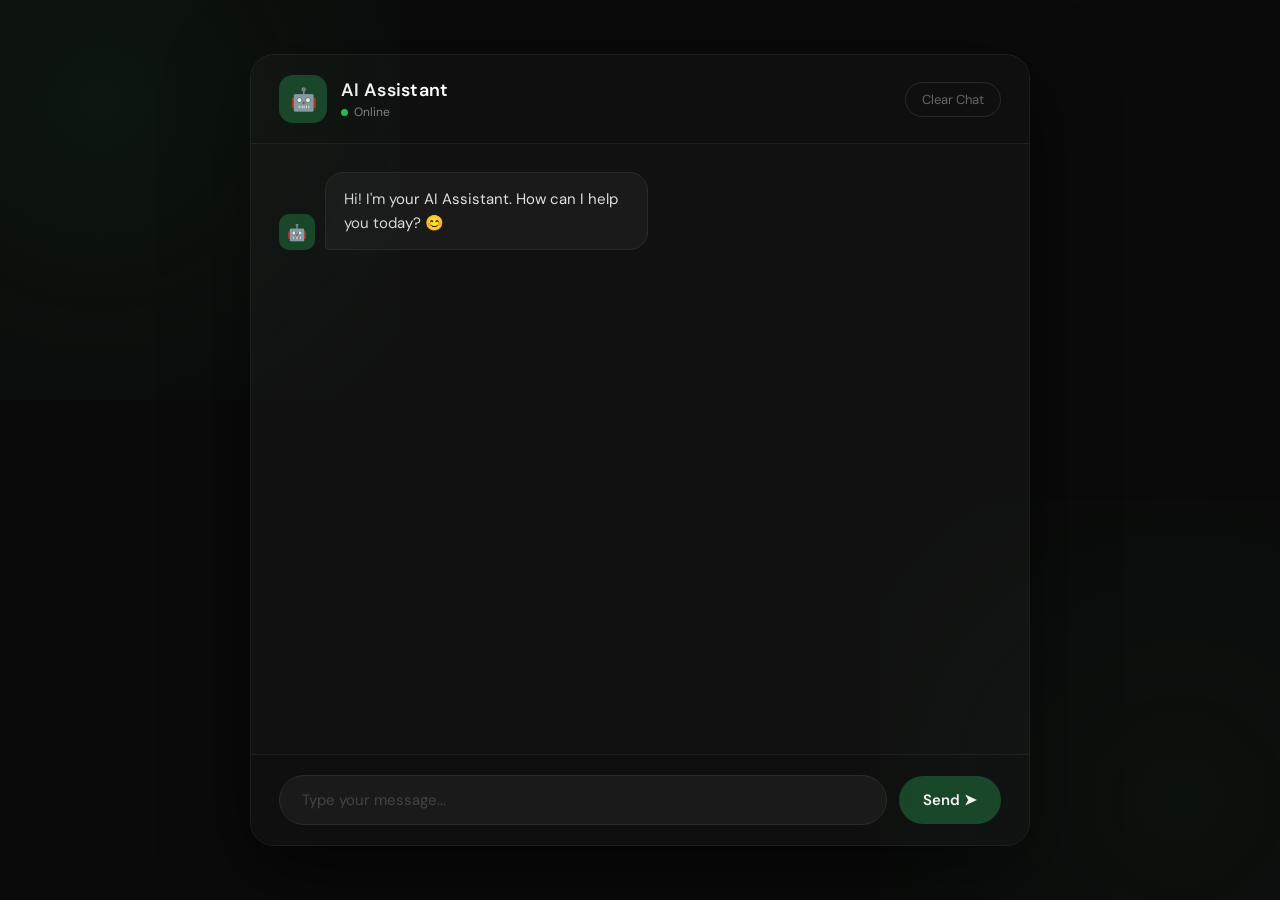
==== index.html @ f7013080 "Added index.html and style.css frontend UI" ====
<!DOCTYPE html>
<html lang="en">
<head>
    <meta charset="UTF-8">
    <meta name="viewport" content="width=device-width, initial-scale=1.0">
    <title>AI Chatbot</title>
    <link rel="stylesheet" href="style.css">
    <link href="https://fonts.googleapis.com/css2?family=DM+Sans:wght@300;400;500;600&display=swap" rel="stylesheet">
</head>
<body>

    <div class="container">

        <!-- HEADER -->
        <div class="header">
            <div class="header-left">
                <div class="bot-avatar">🤖</div>
                <div>
                    <h1>AI Assistant</h1>
                    <span class="status"><span class="dot"></span>Online</span>
                </div>
            </div>
            <button class="clear-btn" onclick="clearChat()">Clear Chat</button>
        </div>

        <!-- CHAT MESSAGES -->
        <div class="chat-box" id="chatBox">
            <div class="message bot-message">
                <div class="avatar">🤖</div>
                <div class="bubble">
                    Hi! I'm your AI Assistant. How can I help you today? 😊
                </div>
            </div>
        </div>

        <!-- INPUT AREA -->
        <div class="input-area">
            <input 
                type="text" 
                id="userInput" 
                placeholder="Type your message..." 
                onkeypress="handleKey(event)"
            />
            <button class="send-btn" onclick="sendMessage()">Send ➤</button>
        </div>

    </div>

    <script src="script.js"></script>
</body>
</html>
---- style.css ----
* {
    margin: 0;
    padding: 0;
    box-sizing: border-box;
}

body {
    font-family: 'DM Sans', sans-serif;
    background: #0a0a0a;
    display: flex;
    justify-content: center;
    align-items: center;
    min-height: 100vh;
    padding: 20px;
}

/* ── BACKGROUND GLOW ── */
body::before {
    content: '';
    position: fixed;
    top: -200px;
    left: -200px;
    width: 600px;
    height: 600px;
    background: radial-gradient(circle, #1a472a33, transparent);
    pointer-events: none;
}

body::after {
    content: '';
    position: fixed;
    bottom: -200px;
    right: -200px;
    width: 600px;
    height: 600px;
    background: radial-gradient(circle, #1a472a22, transparent);
    pointer-events: none;
}

/* ── CONTAINER ── */
.container {
    width: 100%;
    max-width: 780px;
    height: 88vh;
    background: #111111;
    border-radius: 24px;
    border: 1px solid #1e1e1e;
    display: flex;
    flex-direction: column;
    overflow: hidden;
    box-shadow: 0 24px 80px rgba(0,0,0,0.6);
}

/* ── HEADER ── */
.header {
    display: flex;
    justify-content: space-between;
    align-items: center;
    padding: 20px 28px;
    background: #0f0f0f;
    border-bottom: 1px solid #1e1e1e;
}

.header-left {
    display: flex;
    align-items: center;
    gap: 14px;
}

.bot-avatar {
    width: 48px;
    height: 48px;
    background: #1a472a;
    border-radius: 14px;
    display: flex;
    align-items: center;
    justify-content: center;
    font-size: 22px;
}

.header h1 {
    font-size: 18px;
    font-weight: 600;
    color: #ffffff;
    letter-spacing: 0.3px;
}

.status {
    display: flex;
    align-items: center;
    gap: 6px;
    font-size: 12px;
    color: #888888;
    margin-top: 2px;
}

.dot {
    width: 7px;
    height: 7px;
    background: #22c55e;
    border-radius: 50%;
    animation: pulse 2s infinite;
}

@keyframes pulse {
    0%, 100% { opacity: 1; transform: scale(1); }
    50% { opacity: 0.4; transform: scale(0.8); }
}

.clear-btn {
    background: transparent;
    border: 1px solid #2a2a2a;
    color: #666666;
    padding: 8px 16px;
    border-radius: 50px;
    font-family: 'DM Sans', sans-serif;
    font-size: 13px;
    cursor: pointer;
    transition: all 0.2s;
}

.clear-btn:hover {
    border-color: #e63946;
    color: #e63946;
}

/* ── CHAT BOX ── */
.chat-box {
    flex: 1;
    overflow-y: auto;
    padding: 28px;
    display: flex;
    flex-direction: column;
    gap: 20px;
    scrollbar-width: thin;
    scrollbar-color: #1e1e1e transparent;
}

.chat-box::-webkit-scrollbar {
    width: 4px;
}

.chat-box::-webkit-scrollbar-thumb {
    background: #1e1e1e;
    border-radius: 4px;
}

/* ── MESSAGES ── */
.message {
    display: flex;
    align-items: flex-end;
    gap: 10px;
    animation: fadeUp 0.3s ease;
}

@keyframes fadeUp {
    from { opacity: 0; transform: translateY(10px); }
    to { opacity: 1; transform: translateY(0); }
}

.avatar {
    width: 36px;
    height: 36px;
    border-radius: 10px;
    display: flex;
    align-items: center;
    justify-content: center;
    font-size: 16px;
    flex-shrink: 0;
    background: #1a472a;
}

.bubble {
    max-width: 70%;
    padding: 14px 18px;
    border-radius: 18px;
    font-size: 15px;
    line-height: 1.6;
}

/* Bot message */
.bot-message {
    align-self: flex-start;
}

.bot-message .bubble {
    background: #1a1a1a;
    color: #e0e0e0;
    border-bottom-left-radius: 4px;
    border: 1px solid #2a2a2a;
}

/* User message */
.user-message {
    align-self: flex-end;
    flex-direction: row-reverse;
}

.user-message .avatar {
    background: #c9a84c;
}

.user-message .bubble {
    background: #1a472a;
    color: #ffffff;
    border-bottom-right-radius: 4px;
}

/* Typing indicator */
.typing .bubble {
    background: #1a1a1a;
    border: 1px solid #2a2a2a;
    padding: 16px 20px;
}

.typing-dots {
    display: flex;
    gap: 5px;
    align-items: center;
}

.typing-dots span {
    width: 7px;
    height: 7px;
    background: #444;
    border-radius: 50%;
    animation: bounce 1.2s infinite;
}

.typing-dots span:nth-child(2) { animation-delay: 0.2s; }
.typing-dots span:nth-child(3) { animation-delay: 0.4s; }

@keyframes bounce {
    0%, 60%, 100% { transform: translateY(0); }
    30% { transform: translateY(-6px); background: #2d6a4f; }
}

/* ── INPUT AREA ── */
.input-area {
    padding: 20px 28px;
    background: #0f0f0f;
    border-top: 1px solid #1e1e1e;
    display: flex;
    gap: 12px;
    align-items: center;
}

.input-area input {
    flex: 1;
    background: #1a1a1a;
    border: 1px solid #2a2a2a;
    border-radius: 50px;
    padding: 14px 22px;
    font-family: 'DM Sans', sans-serif;
    font-size: 15px;
    color: #ffffff;
    outline: none;
    transition: border-color 0.2s;
}

.input-area input::placeholder {
    color: #444444;
}

.input-area input:focus {
    border-color: #1a472a;
}

.send-btn {
    background: #1a472a;
    color: #ffffff;
    border: none;
    padding: 14px 24px;
    border-radius: 50px;
    font-family: 'DM Sans', sans-serif;
    font-size: 15px;
    font-weight: 600;
    cursor: pointer;
    transition: all 0.2s;
    white-space: nowrap;
}

.send-btn:hover {
    background: #2d6a4f;
    transform: scale(1.03);
}

.send-btn:disabled {
    background: #1a1a1a;
    color: #444;
    cursor: not-allowed;
    transform: none;
}

/* ── RESPONSIVE ── */
@media (max-width: 600px) {
    body { padding: 0; }
    .container { height: 100vh; border-radius: 0; }
    .bubble { max-width: 85%; }
}
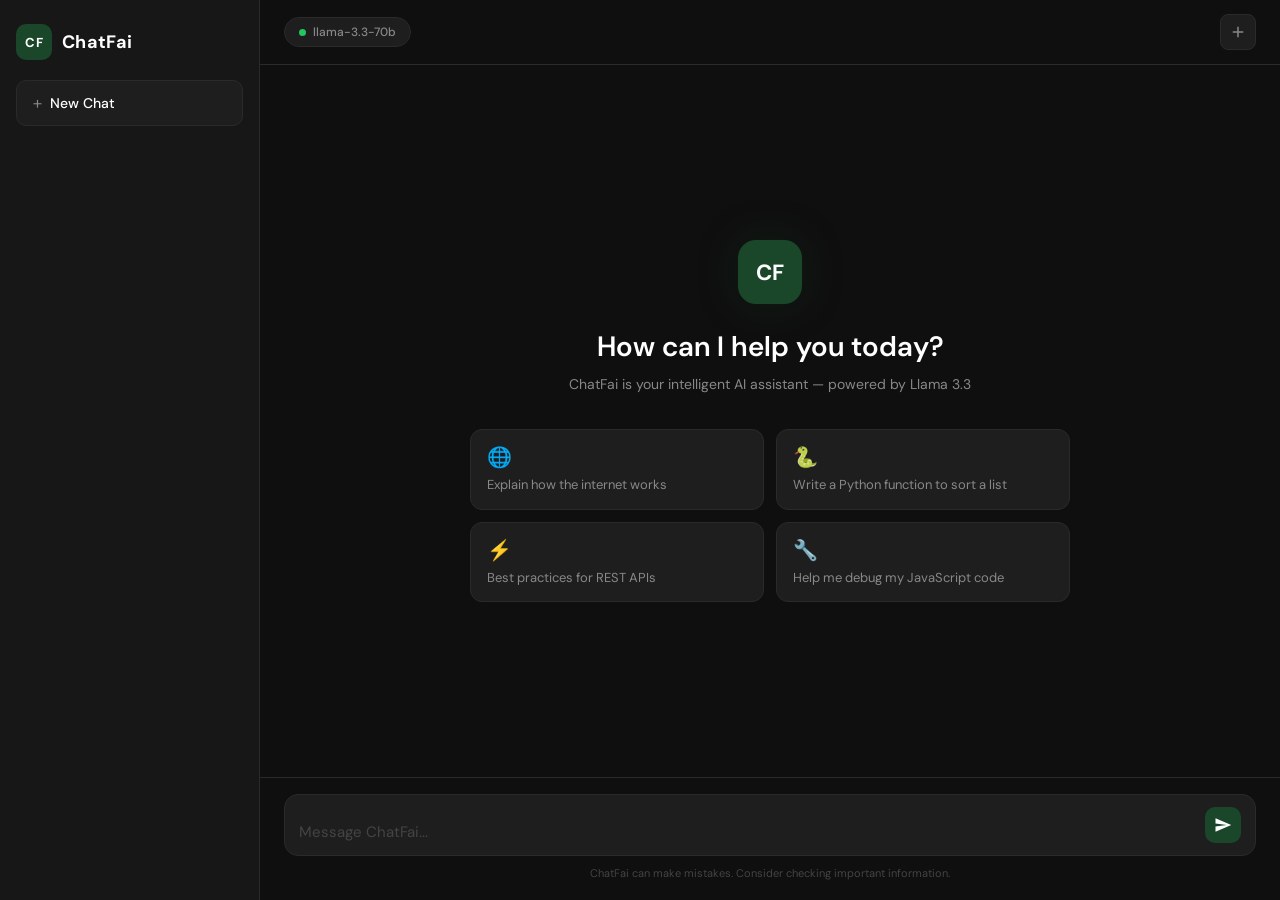
==== commit 0488d773: "Changed chat layout to chatgpt layout" ====
--- a/index.html
+++ b/index.html
@@ -3,47 +3,97 @@
 <head>
     <meta charset="UTF-8">
     <meta name="viewport" content="width=device-width, initial-scale=1.0">
-    <title>AI Chatbot</title>
+    <title>ChatFai — AI Assistant</title>
     <link rel="stylesheet" href="style.css">
-    <link href="https://fonts.googleapis.com/css2?family=DM+Sans:wght@300;400;500;600&display=swap" rel="stylesheet">
+    <link href="https://fonts.googleapis.com/css2?family=DM+Sans:wght@300;400;500;600;700&display=swap" rel="stylesheet">
 </head>
 <body>
 
-    <div class="container">
+    <div class="app">
 
-        <!-- HEADER -->
-        <div class="header">
-            <div class="header-left">
-                <div class="bot-avatar">🤖</div>
-                <div>
-                    <h1>AI Assistant</h1>
-                    <span class="status"><span class="dot"></span>Online</span>
+        <!-- SIDEBAR -->
+        <div class="sidebar">
+            <div class="sidebar-top">
+                <div class="logo">
+                    <div class="logo-icon">CF</div>
+                    <span class="logo-text">ChatFai</span>
                 </div>
-            </div>
-            <button class="clear-btn" onclick="clearChat()">Clear Chat</button>
-        </div>
-
-        <!-- CHAT MESSAGES -->
-        <div class="chat-box" id="chatBox">
-            <div class="message bot-message">
-                <div class="avatar">🤖</div>
-                <div class="bubble">
-                    Hi! I'm your AI Assistant. How can I help you today? 😊
-                </div>
+                <button class="new-chat-btn" onclick="clearChat()">
+                    <span>+</span> New Chat
+                </button>
             </div>
         </div>
 
-        <!-- INPUT AREA -->
-        <div class="input-area">
-            <input 
-                type="text" 
-                id="userInput" 
-                placeholder="Type your message..." 
-                onkeypress="handleKey(event)"
-            />
-            <button class="send-btn" onclick="sendMessage()">Send ➤</button>
+        <!-- MAIN CHAT AREA -->
+        <div class="main">
+
+            <!-- HEADER -->
+            <div class="header">
+                <div class="header-left">
+                    <div class="model-badge">
+                        <span class="model-dot"></span>
+                        llama-3.3-70b
+                    </div>
+                </div>
+                <div class="header-right">
+                    <button class="icon-btn" onclick="clearChat()" title="New Chat">
+                        <svg width="18" height="18" fill="none" stroke="currentColor" stroke-width="2" viewBox="0 0 24 24">
+                            <path d="M12 5v14M5 12h14"/>
+                        </svg>
+                    </button>
+                </div>
+            </div>
+
+            <!-- CHAT BOX -->
+            <div class="chat-box" id="chatBox">
+
+                <!-- Welcome Screen -->
+                <div class="welcome" id="welcomeScreen">
+                    <div class="welcome-logo">CF</div>
+                    <h1 class="welcome-title">How can I help you today?</h1>
+                    <p class="welcome-sub">ChatFai is your intelligent AI assistant — powered by Llama 3.3</p>
+                    <div class="suggestions">
+                        <div class="suggestion" onclick="useSuggestion('Explain how the internet works')">
+                            <span class="sug-icon">🌐</span>
+                            <span>Explain how the internet works</span>
+                        </div>
+                        <div class="suggestion" onclick="useSuggestion('Write a Python function to sort a list')">
+                            <span class="sug-icon">🐍</span>
+                            <span>Write a Python function to sort a list</span>
+                        </div>
+                        <div class="suggestion" onclick="useSuggestion('What are the best practices for REST APIs?')">
+                            <span class="sug-icon">⚡</span>
+                            <span>Best practices for REST APIs</span>
+                        </div>
+                        <div class="suggestion" onclick="useSuggestion('Help me debug my JavaScript code')">
+                            <span class="sug-icon">🔧</span>
+                            <span>Help me debug my JavaScript code</span>
+                        </div>
+                    </div>
+                </div>
+
+            </div>
+
+            <!-- INPUT AREA -->
+            <div class="input-wrap">
+                <div class="input-box">
+                    <textarea
+                        id="userInput"
+                        placeholder="Message ChatFai..."
+                        rows="1"
+                        onkeypress="handleKey(event)"
+                        oninput="autoResize(this)"
+                    ></textarea>
+                    <button class="send-btn" id="sendBtn" onclick="sendMessage()">
+                        <svg width="18" height="18" fill="currentColor" viewBox="0 0 24 24">
+                            <path d="M2 21l21-9L2 3v7l15 2-15 2v7z"/>
+                        </svg>
+                    </button>
+                </div>
+                <p class="disclaimer">ChatFai can make mistakes. Consider checking important information.</p>
+            </div>
+
         </div>
-
     </div>
 
     <script src="script.js"></script>
--- a/style.css
+++ b/style.css
@@ -4,51 +4,120 @@
     box-sizing: border-box;
 }
 
-body {
+:root {
+    --bg: #0f0f0f;
+    --sidebar: #171717;
+    --card: #1e1e1e;
+    --border: #2a2a2a;
+    --green: #1a472a;
+    --green-light: #2d6a4f;
+    --green-glow: #1a472a44;
+    --gold: #c9a84c;
+    --white: #ffffff;
+    --soft: #888888;
+    --muted: #444444;
+    --user-bubble: #1a472a;
+    --bot-bubble: #1e1e1e;
+    --radius: 16px;
+}
+
+html, body {
+    height: 100%;
     font-family: 'DM Sans', sans-serif;
-    background: #0a0a0a;
-    display: flex;
-    justify-content: center;
-    align-items: center;
-    min-height: 100vh;
-    padding: 20px;
-}
-
-/* ── BACKGROUND GLOW ── */
-body::before {
-    content: '';
-    position: fixed;
-    top: -200px;
-    left: -200px;
-    width: 600px;
-    height: 600px;
-    background: radial-gradient(circle, #1a472a33, transparent);
-    pointer-events: none;
-}
-
-body::after {
-    content: '';
-    position: fixed;
-    bottom: -200px;
-    right: -200px;
-    width: 600px;
-    height: 600px;
-    background: radial-gradient(circle, #1a472a22, transparent);
-    pointer-events: none;
-}
-
-/* ── CONTAINER ── */
-.container {
+    background: var(--bg);
+    color: var(--white);
+    overflow: hidden;
+}
+
+/* ── APP LAYOUT ── */
+.app {
+    display: flex;
+    height: 100vh;
+    width: 100vw;
+}
+
+/* ── SIDEBAR ── */
+.sidebar {
+    width: 260px;
+    min-width: 260px;
+    background: var(--sidebar);
+    border-right: 1px solid var(--border);
+    display: flex;
+    flex-direction: column;
+    justify-content: space-between;
+    padding: 20px 16px;
+}
+
+.sidebar-top {
+    display: flex;
+    flex-direction: column;
+    gap: 16px;
+}
+
+.logo {
+    display: flex;
+    align-items: center;
+    gap: 10px;
+    padding: 4px 0;
+}
+
+.logo-icon {
+    width: 36px;
+    height: 36px;
+    background: var(--green);
+    border-radius: 10px;
+    display: flex;
+    align-items: center;
+    justify-content: center;
+    font-size: 13px;
+    font-weight: 700;
+    color: white;
+    letter-spacing: 0.5px;
+}
+
+.logo-text {
+    font-size: 18px;
+    font-weight: 700;
+    color: var(--white);
+    letter-spacing: 0.3px;
+}
+
+.new-chat-btn {
+    display: flex;
+    align-items: center;
+    gap: 8px;
+    background: var(--card);
+    border: 1px solid var(--border);
+    color: var(--white);
+    padding: 10px 16px;
+    border-radius: 10px;
+    font-family: 'DM Sans', sans-serif;
+    font-size: 14px;
+    font-weight: 500;
+    cursor: pointer;
+    transition: all 0.2s;
     width: 100%;
-    max-width: 780px;
-    height: 88vh;
-    background: #111111;
-    border-radius: 24px;
-    border: 1px solid #1e1e1e;
+    text-align: left;
+}
+
+.new-chat-btn span {
+    font-size: 18px;
+    font-weight: 300;
+    color: var(--soft);
+}
+
+.new-chat-btn:hover {
+    background: var(--border);
+    border-color: var(--green);
+}
+
+/* ── MAIN ── */
+.main {
+    flex: 1;
     display: flex;
     flex-direction: column;
     overflow: hidden;
-    box-shadow: 0 24px 80px rgba(0,0,0,0.6);
+    background: var(--bg);
 }
 
 /* ── HEADER ── */
@@ -56,45 +125,25 @@
     display: flex;
     justify-content: space-between;
     align-items: center;
-    padding: 20px 28px;
-    background: #0f0f0f;
-    border-bottom: 1px solid #1e1e1e;
-}
-
-.header-left {
-    display: flex;
-    align-items: center;
-    gap: 14px;
-}
-
-.bot-avatar {
-    width: 48px;
-    height: 48px;
-    background: #1a472a;
-    border-radius: 14px;
-    display: flex;
-    align-items: center;
-    justify-content: center;
-    font-size: 22px;
-}
-
-.header h1 {
-    font-size: 18px;
-    font-weight: 600;
-    color: #ffffff;
-    letter-spacing: 0.3px;
-}
-
-.status {
-    display: flex;
-    align-items: center;
-    gap: 6px;
+    padding: 14px 24px;
+    border-bottom: 1px solid var(--border);
+    background: var(--bg);
+}
+
+.model-badge {
+    display: flex;
+    align-items: center;
+    gap: 7px;
+    background: var(--card);
+    border: 1px solid var(--border);
+    padding: 6px 14px;
+    border-radius: 50px;
     font-size: 12px;
-    color: #888888;
-    margin-top: 2px;
-}
-
-.dot {
+    color: var(--soft);
+    font-weight: 500;
+}
+
+.model-dot {
     width: 7px;
     height: 7px;
     background: #22c55e;
@@ -103,198 +152,290 @@
 }
 
 @keyframes pulse {
-    0%, 100% { opacity: 1; transform: scale(1); }
-    50% { opacity: 0.4; transform: scale(0.8); }
-}
-
-.clear-btn {
-    background: transparent;
-    border: 1px solid #2a2a2a;
-    color: #666666;
-    padding: 8px 16px;
-    border-radius: 50px;
-    font-family: 'DM Sans', sans-serif;
-    font-size: 13px;
+    0%, 100% { opacity: 1; }
+    50% { opacity: 0.4; }
+}
+
+.icon-btn {
+    width: 36px;
+    height: 36px;
+    background: var(--card);
+    border: 1px solid var(--border);
+    border-radius: 8px;
+    color: var(--soft);
     cursor: pointer;
+    display: flex;
+    align-items: center;
+    justify-content: center;
     transition: all 0.2s;
 }
 
-.clear-btn:hover {
-    border-color: #e63946;
-    color: #e63946;
+.icon-btn:hover {
+    background: var(--border);
+    color: var(--white);
 }
 
 /* ── CHAT BOX ── */
 .chat-box {
     flex: 1;
     overflow-y: auto;
-    padding: 28px;
-    display: flex;
-    flex-direction: column;
-    gap: 20px;
+    padding: 24px;
+    display: flex;
+    flex-direction: column;
+    gap: 0;
     scrollbar-width: thin;
-    scrollbar-color: #1e1e1e transparent;
-}
-
-.chat-box::-webkit-scrollbar {
-    width: 4px;
-}
-
-.chat-box::-webkit-scrollbar-thumb {
-    background: #1e1e1e;
-    border-radius: 4px;
+    scrollbar-color: var(--border) transparent;
+}
+
+.chat-box::-webkit-scrollbar { width: 4px; }
+.chat-box::-webkit-scrollbar-thumb { background: var(--border); border-radius: 4px; }
+
+/* ── WELCOME SCREEN ── */
+.welcome {
+    display: flex;
+    flex-direction: column;
+    align-items: center;
+    justify-content: center;
+    flex: 1;
+    padding: 60px 20px;
+    text-align: center;
+}
+
+.welcome-logo {
+    width: 64px;
+    height: 64px;
+    background: var(--green);
+    border-radius: 18px;
+    display: flex;
+    align-items: center;
+    justify-content: center;
+    font-size: 22px;
+    font-weight: 700;
+    color: white;
+    margin-bottom: 24px;
+    box-shadow: 0 0 40px var(--green-glow);
+}
+
+.welcome-title {
+    font-size: 28px;
+    font-weight: 600;
+    color: var(--white);
+    margin-bottom: 10px;
+}
+
+.welcome-sub {
+    font-size: 14px;
+    color: var(--soft);
+    margin-bottom: 36px;
+}
+
+.suggestions {
+    display: grid;
+    grid-template-columns: 1fr 1fr;
+    gap: 12px;
+    max-width: 600px;
+    width: 100%;
+}
+
+.suggestion {
+    background: var(--card);
+    border: 1px solid var(--border);
+    border-radius: 12px;
+    padding: 14px 16px;
+    text-align: left;
+    cursor: pointer;
+    transition: all 0.2s;
+    display: flex;
+    flex-direction: column;
+    gap: 6px;
+}
+
+.suggestion:hover {
+    border-color: var(--green-light);
+    background: #1a1a1a;
+}
+
+.sug-icon { font-size: 20px; }
+
+.suggestion span:last-child {
+    font-size: 13px;
+    color: var(--soft);
+    line-height: 1.4;
 }
 
 /* ── MESSAGES ── */
-.message {
+.message-row {
+    display: flex;
+    padding: 16px 0;
+    gap: 16px;
+    animation: fadeUp 0.3s ease;
+}
+
+@keyframes fadeUp {
+    from { opacity: 0; transform: translateY(8px); }
+    to { opacity: 1; transform: translateY(0); }
+}
+
+.message-row.user { justify-content: flex-end; }
+.message-row.bot { justify-content: flex-start; }
+
+.msg-avatar {
+    width: 34px;
+    height: 34px;
+    border-radius: 50%;
+    display: flex;
+    align-items: center;
+    justify-content: center;
+    font-size: 13px;
+    font-weight: 700;
+    flex-shrink: 0;
+    margin-top: 2px;
+}
+
+.bot .msg-avatar { background: var(--green); color: white; order: 0; }
+.user .msg-avatar {  order: 1; }
+
+.msg-content { max-width: 70%; display: flex; flex-direction: column; gap: 6px; }
+.user .msg-content { align-items: flex-end; }
+
+.msg-bubble {
+    padding: 12px 16px;
+    border-radius: 16px;
+    font-size: 15px;
+    line-height: 1.65;
+    word-break: break-word;
+}
+
+.bot .msg-bubble {
+    background: var(--bot-bubble);
+    color: #e0e0e0;
+    border: 1px solid var(--border);
+    border-top-left-radius: 4px;
+}
+
+.user .msg-bubble {
+    background: var(--user-bubble);
+    color: white;
+    border-top-right-radius: 4px;
+}
+
+.msg-actions {
+    display: flex;
+    gap: 6px;
+    opacity: 0;
+    transition: opacity 0.2s;
+}
+
+.message-row:hover .msg-actions { opacity: 1; }
+
+.action-btn {
+    background: var(--card);
+    border: 1px solid var(--border);
+    color: var(--soft);
+    padding: 4px 10px;
+    border-radius: 6px;
+    font-size: 12px;
+    cursor: pointer;
+    font-family: 'DM Sans', sans-serif;
+    display: flex;
+    align-items: center;
+    gap: 4px;
+    transition: all 0.2s;
+}
+
+.action-btn:hover { background: var(--border); color: var(--white); }
+.action-btn.copied { color: #22c55e; border-color: #22c55e; }
+
+/* ── TYPING ── */
+.typing-bubble {
+    background: var(--bot-bubble);
+    border: 1px solid var(--border);
+    border-radius: 16px;
+    border-top-left-radius: 4px;
+    padding: 14px 18px;
+    display: flex;
+    gap: 5px;
+    align-items: center;
+}
+
+.typing-bubble span {
+    width: 7px;
+    height: 7px;
+    background: var(--muted);
+    border-radius: 50%;
+    animation: bounce 1.2s infinite;
+}
+
+.typing-bubble span:nth-child(2) { animation-delay: 0.2s; }
+.typing-bubble span:nth-child(3) { animation-delay: 0.4s; }
+
+@keyframes bounce {
+    0%, 60%, 100% { transform: translateY(0); background: var(--muted); }
+    30% { transform: translateY(-6px); background: var(--green-light); }
+}
+
+/* ── INPUT ── */
+.input-wrap {
+    padding: 16px 24px 20px;
+    background: var(--bg);
+    border-top: 1px solid var(--border);
+}
+
+.input-box {
     display: flex;
     align-items: flex-end;
     gap: 10px;
-    animation: fadeUp 0.3s ease;
-}
-
-@keyframes fadeUp {
-    from { opacity: 0; transform: translateY(10px); }
-    to { opacity: 1; transform: translateY(0); }
-}
-
-.avatar {
+    background: var(--card);
+    border: 1px solid var(--border);
+    border-radius: 14px;
+    padding: 12px 14px;
+    transition: border-color 0.2s;
+}
+
+.input-box:focus-within { border-color: var(--green-light); }
+
+.input-box textarea {
+    flex: 1;
+    background: transparent;
+    border: none;
+    outline: none;
+    font-family: 'DM Sans', sans-serif;
+    font-size: 15px;
+    color: var(--white);
+    resize: none;
+    max-height: 160px;
+    line-height: 1.5;
+}
+
+.input-box textarea::placeholder { color: var(--muted); }
+
+.send-btn {
     width: 36px;
     height: 36px;
+    background: var(--green);
+    border: none;
     border-radius: 10px;
-    display: flex;
-    align-items: center;
-    justify-content: center;
-    font-size: 16px;
+    color: white;
+    cursor: pointer;
+    display: flex;
+    align-items: center;
+    justify-content: center;
     flex-shrink: 0;
-    background: #1a472a;
-}
-
-.bubble {
-    max-width: 70%;
-    padding: 14px 18px;
-    border-radius: 18px;
-    font-size: 15px;
-    line-height: 1.6;
-}
-
-/* Bot message */
-.bot-message {
-    align-self: flex-start;
-}
-
-.bot-message .bubble {
-    background: #1a1a1a;
-    color: #e0e0e0;
-    border-bottom-left-radius: 4px;
-    border: 1px solid #2a2a2a;
-}
-
-/* User message */
-.user-message {
-    align-self: flex-end;
-    flex-direction: row-reverse;
-}
-
-.user-message .avatar {
-    background: #c9a84c;
-}
-
-.user-message .bubble {
-    background: #1a472a;
-    color: #ffffff;
-    border-bottom-right-radius: 4px;
-}
-
-/* Typing indicator */
-.typing .bubble {
-    background: #1a1a1a;
-    border: 1px solid #2a2a2a;
-    padding: 16px 20px;
-}
-
-.typing-dots {
-    display: flex;
-    gap: 5px;
-    align-items: center;
-}
-
-.typing-dots span {
-    width: 7px;
-    height: 7px;
-    background: #444;
-    border-radius: 50%;
-    animation: bounce 1.2s infinite;
-}
-
-.typing-dots span:nth-child(2) { animation-delay: 0.2s; }
-.typing-dots span:nth-child(3) { animation-delay: 0.4s; }
-
-@keyframes bounce {
-    0%, 60%, 100% { transform: translateY(0); }
-    30% { transform: translateY(-6px); background: #2d6a4f; }
-}
-
-/* ── INPUT AREA ── */
-.input-area {
-    padding: 20px 28px;
-    background: #0f0f0f;
-    border-top: 1px solid #1e1e1e;
-    display: flex;
-    gap: 12px;
-    align-items: center;
-}
-
-.input-area input {
-    flex: 1;
-    background: #1a1a1a;
-    border: 1px solid #2a2a2a;
-    border-radius: 50px;
-    padding: 14px 22px;
-    font-family: 'DM Sans', sans-serif;
-    font-size: 15px;
-    color: #ffffff;
-    outline: none;
-    transition: border-color 0.2s;
-}
-
-.input-area input::placeholder {
-    color: #444444;
-}
-
-.input-area input:focus {
-    border-color: #1a472a;
-}
-
-.send-btn {
-    background: #1a472a;
-    color: #ffffff;
-    border: none;
-    padding: 14px 24px;
-    border-radius: 50px;
-    font-family: 'DM Sans', sans-serif;
-    font-size: 15px;
-    font-weight: 600;
-    cursor: pointer;
     transition: all 0.2s;
-    white-space: nowrap;
-}
-
-.send-btn:hover {
-    background: #2d6a4f;
-    transform: scale(1.03);
-}
-
-.send-btn:disabled {
-    background: #1a1a1a;
-    color: #444;
-    cursor: not-allowed;
-    transform: none;
+}
+
+.send-btn:hover { background: var(--green-light); transform: scale(1.05); }
+.send-btn:disabled { background: var(--muted); cursor: not-allowed; transform: none; }
+
+.disclaimer {
+    text-align: center;
+    font-size: 11px;
+    color: var(--muted);
+    margin-top: 10px;
 }
 
 /* ── RESPONSIVE ── */
-@media (max-width: 600px) {
-    body { padding: 0; }
-    .container { height: 100vh; border-radius: 0; }
-    .bubble { max-width: 85%; }
+@media (max-width: 768px) {
+    .sidebar { display: none; }
+    .msg-content { max-width: 88%; }
 }
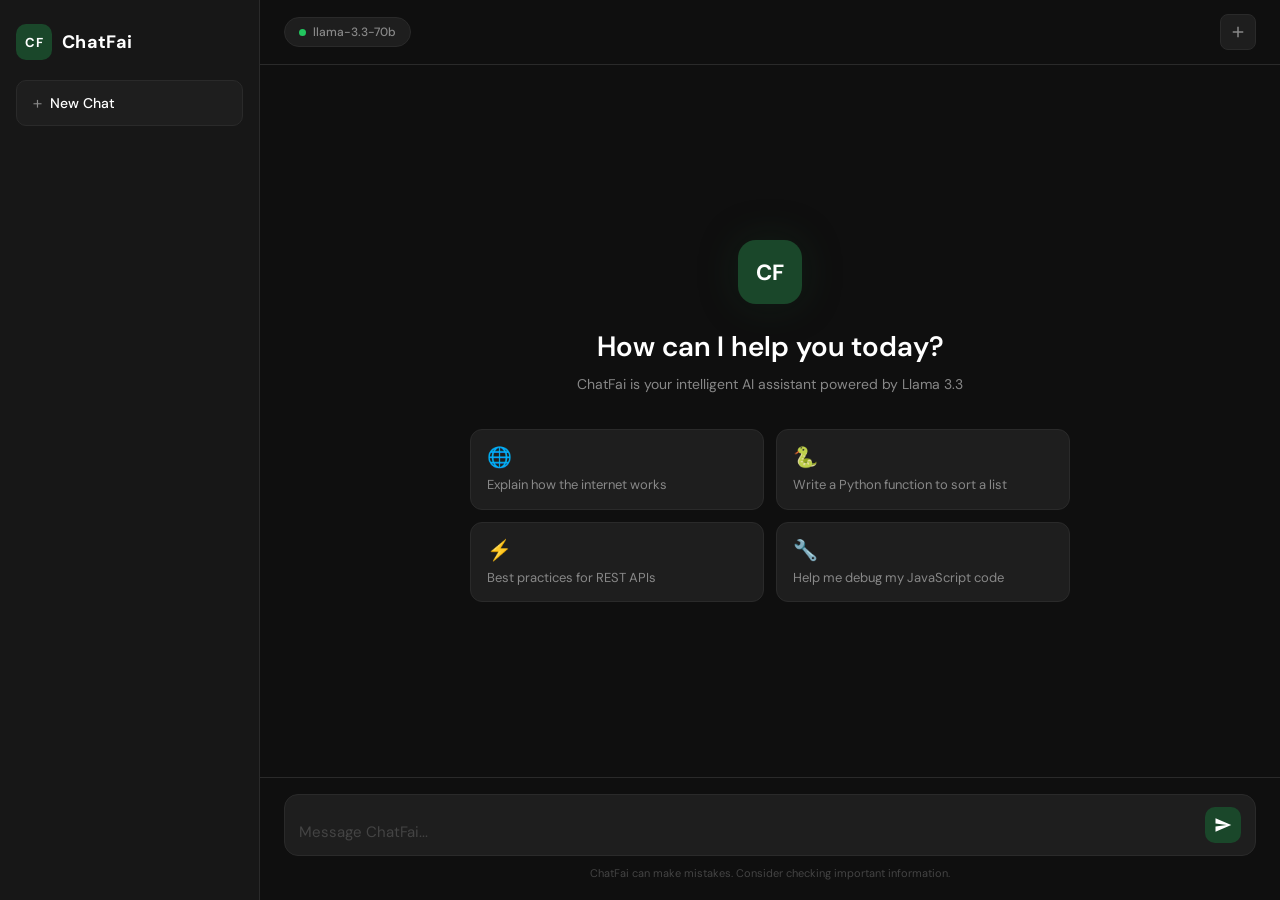
==== commit 41ff2b6b: "Corrected a sentence" ====
--- a/index.html
+++ b/index.html
@@ -30,6 +30,11 @@
             <!-- HEADER -->
             <div class="header">
                 <div class="header-left">
+                    <button class="hamburger" id="hamburgerBtn" onclick="toggleSidebar()">
+                        <span></span>
+                        <span></span>
+                        <span></span>
+                    </button>
                     <div class="model-badge">
                         <span class="model-dot"></span>
                         llama-3.3-70b
@@ -51,7 +56,7 @@
                 <div class="welcome" id="welcomeScreen">
                     <div class="welcome-logo">CF</div>
                     <h1 class="welcome-title">How can I help you today?</h1>
-                    <p class="welcome-sub">ChatFai is your intelligent AI assistant — powered by Llama 3.3</p>
+                    <p class="welcome-sub">ChatFai is your intelligent AI assistant powered by Llama 3.3</p>
                     <div class="suggestions">
                         <div class="suggestion" onclick="useSuggestion('Explain how the internet works')">
                             <span class="sug-icon">🌐</span>
@@ -96,6 +101,7 @@
         </div>
     </div>
 
+    <div class="overlay" id="overlay" onclick="toggleSidebar()"></div>
     <script src="script.js"></script>
 </body>
 </html>
--- a/style.css
+++ b/style.css
@@ -130,6 +130,45 @@
     background: var(--bg);
 }
 
+.hamburger {
+    display: none;
+    flex-direction: column;
+    gap: 5px;
+    background: transparent;
+    border: none;
+    cursor: pointer;
+    padding: 6px;
+}
+
+.hamburger span {
+    width: 22px;
+    height: 2px;
+    background: var(--white);
+    border-radius: 2px;
+    display: block;
+}
+
+@media (max-width: 768px) {
+    .hamburger { display: flex; }
+    .sidebar {
+        position: fixed;
+        left: -260px;
+        top: 0;
+        height: 100vh;
+        z-index: 100;
+        transition: left 0.3s ease;
+    }
+    .sidebar.open { left: 0; }
+    .overlay {
+        display: none;
+        position: fixed;
+        inset: 0;
+        background: rgba(0,0,0,0.5);
+        z-index: 99;
+    }
+    .overlay.show { display: block; }
+}
+
 .model-badge {
     display: flex;
     align-items: center;
@@ -436,6 +475,6 @@
 
 /* ── RESPONSIVE ── */
 @media (max-width: 768px) {
-    .sidebar { display: none; }
+    .sidebar { display: flex; }
     .msg-content { max-width: 88%; }
 }
